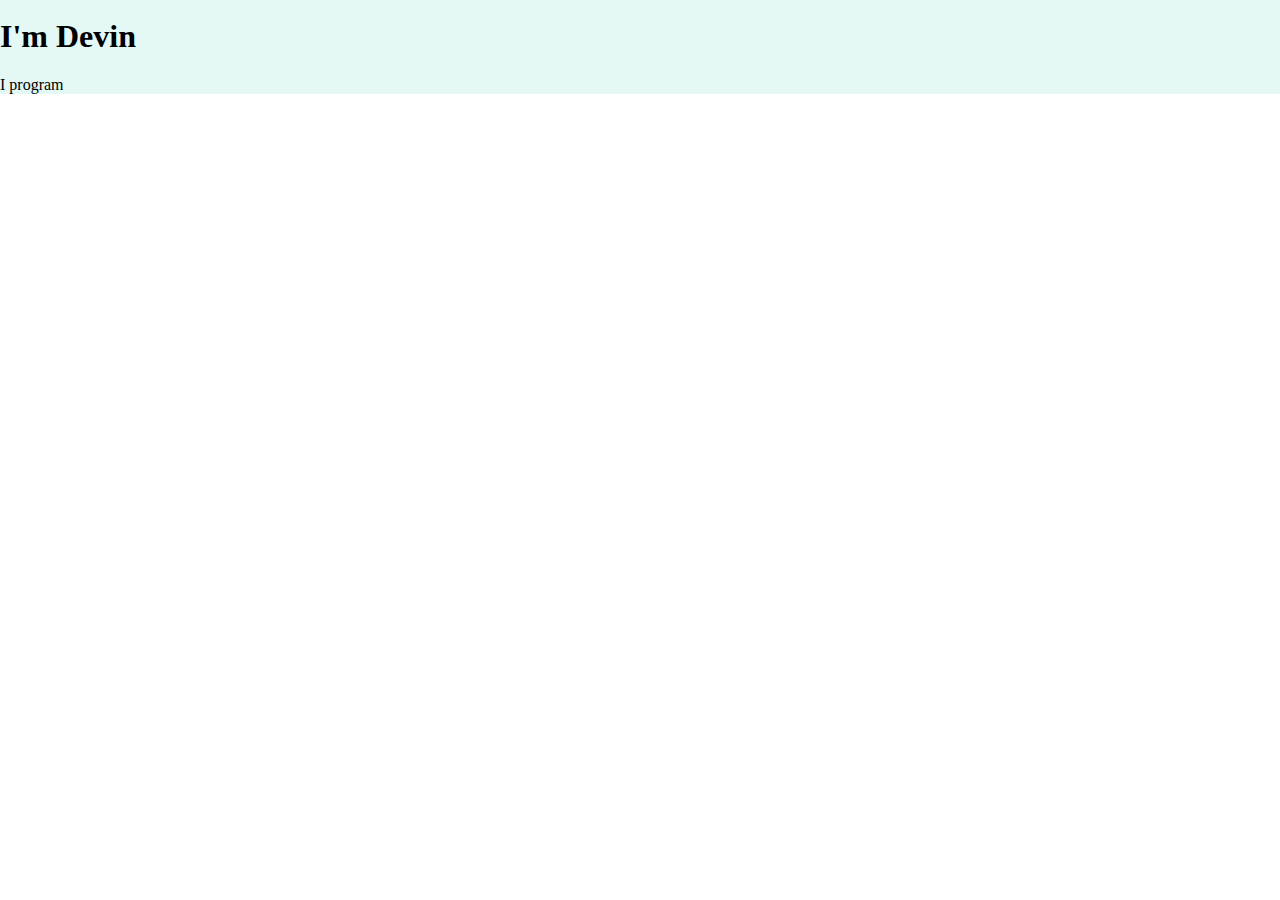
==== CSS-My Site/index.html @ c22f996b "added pics and favicon" ====
<!DOCTYPE html>
<html lang="en">
<head>
    <meta charset="UTF-8">
    <meta name="viewport" content="width=device-width, initial-scale=1.0">
    <title>Devin Link</title>
    <link rel="stylesheet" href="css/styles.css">
    <link rel="icon" href="favicon.ico">
</head>
<body>
    <div class="top-container">
        <img src="" alt="">
        <h1>I'm Devin</h1>
        <p>I program</p>
    </div>

    <div class="middle-container">
        

    </div>

    <div class="bottom-container">

    </div>


        
</body>
</html>
---- CSS-My Site/css/styles.css ----
div {
    background-color: #E4F9F5;
    margin-top: 0px;
    margin-left: 0px;
    margin-right: 0px;
    margin-bottom: 0px;

  
}
body{
    margin:0;
    
}
h1{
    margin-top: 0px;
    
}
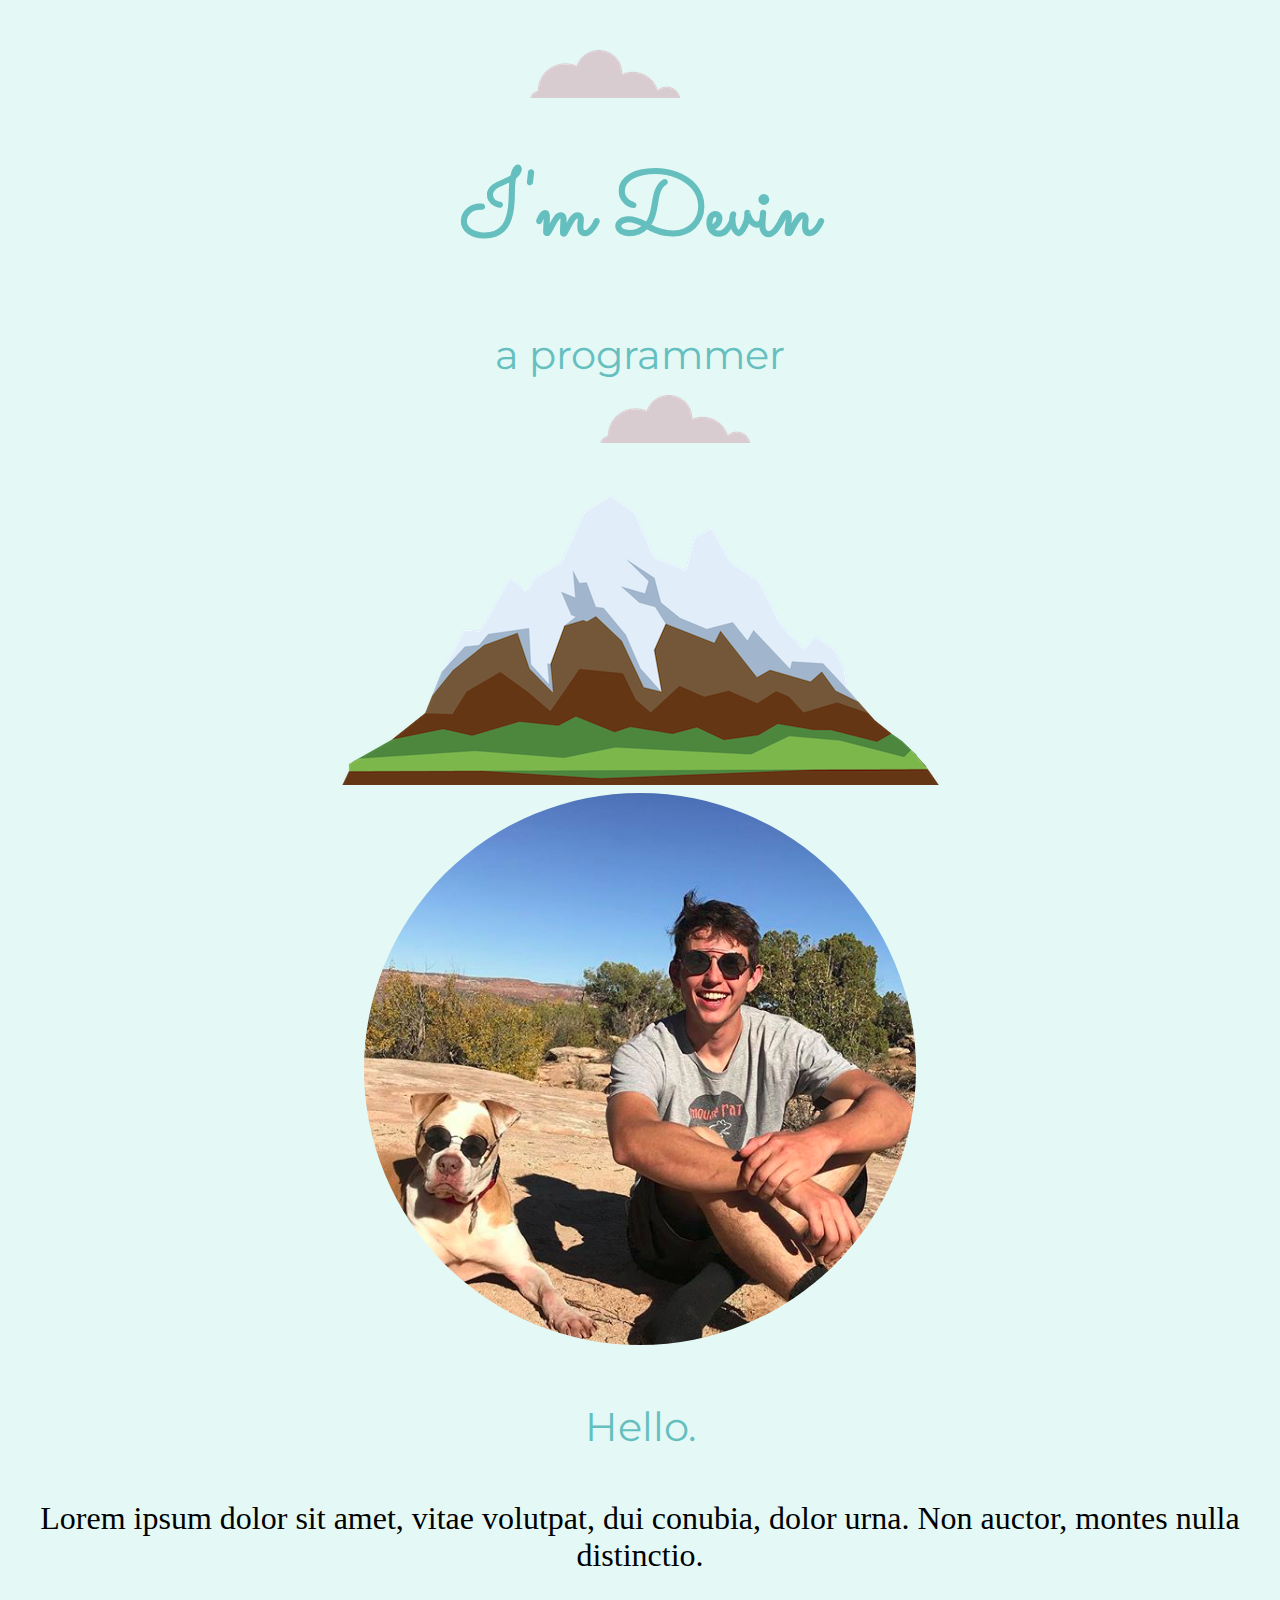
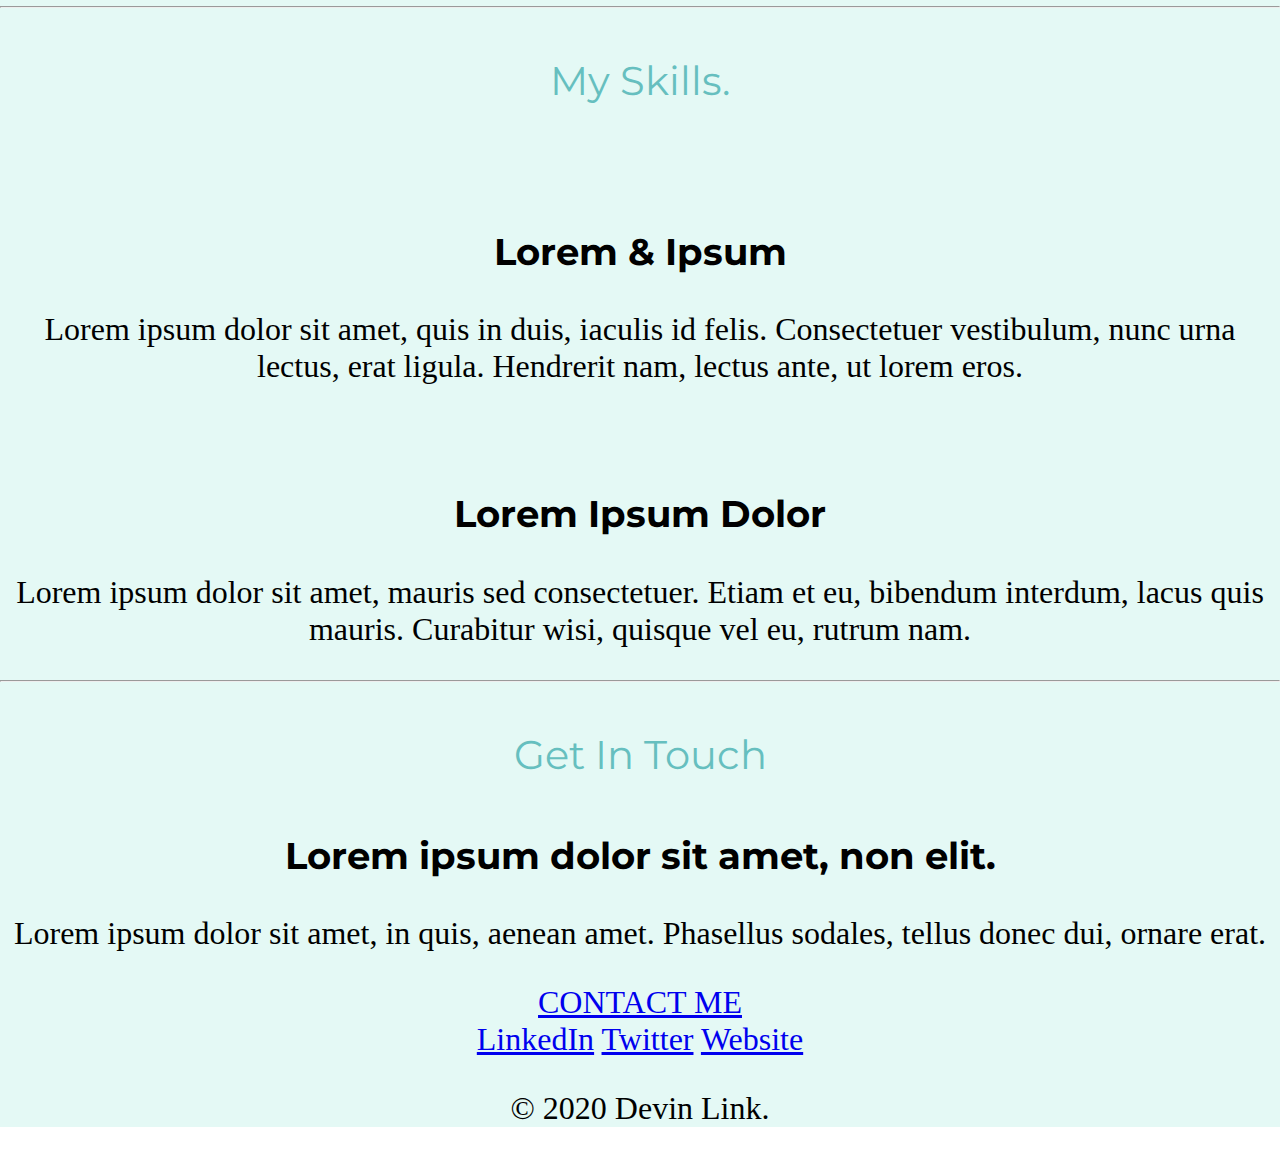
==== commit 92888729: "added imagess" ====
--- a/CSS-My Site/index.html
+++ b/CSS-My Site/index.html
@@ -6,22 +6,53 @@
     <title>Devin Link</title>
     <link rel="stylesheet" href="css/styles.css">
     <link rel="icon" href="favicon.ico">
+    <link href="https://fonts.googleapis.com/css2?family=Merriweather:wght@300&family=Montserrat:wght@300&family=Sacramento&display=swap" rel="stylesheet"> 
 </head>
 <body>
     <div class="top-container">
-        <img src="" alt="">
+        <img src="images/cloud.png" class="top-cloud" alt="cloud-img">
         <h1>I'm Devin</h1>
-        <p>I program</p>
+        <h2>a programmer</h2>
+        <img src="images/cloud.png" class="bottom-cloud" alt="cloud-img">
+        <img src="images/mountain.png" alt="mountain-img">
     </div>
 
     <div class="middle-container">
-        
-
-    </div>
-
-    <div class="bottom-container">
-
-    </div>
+        <div class="profile">
+          <img src="devinlink.png" alt="Deivn-Link" class="profile-pic">
+          <h2>Hello.</h2>
+          <p>Lorem ipsum dolor sit amet, vitae volutpat, dui conubia, dolor urna. Non auctor, montes nulla distinctio.</p>
+        </div>
+        <hr>
+        <div class="skills">
+          <h2>My Skills.</h2>
+          <div class="skill-row">
+            <img class="" src="" alt="">
+            <h3>Lorem & Ipsum</h3>
+            <p>Lorem ipsum dolor sit amet, quis in duis, iaculis id felis. Consectetuer vestibulum, nunc urna lectus, erat ligula. Hendrerit nam, lectus ante, ut lorem eros.</p>
+          </div>
+          <div class="skill-row">
+            <img class="" src="" alt="">
+            <h3>Lorem Ipsum Dolor</h3>
+            <p>Lorem ipsum dolor sit amet, mauris sed consectetuer. Etiam et eu, bibendum interdum, lacus quis mauris. Curabitur wisi, quisque vel eu, rutrum nam.</p>
+          </div>
+        </div>
+        <hr>
+        <div class="contact-me">
+          <h2>Get In Touch</h2>
+          <h3>Lorem ipsum dolor sit amet, non elit.</h3>
+          <p>Lorem ipsum dolor sit amet, in quis, aenean amet. Phasellus sodales, tellus donec dui, ornare erat.</p>
+          <a class="btn" href="mailto:devinlink8@gmail.com">CONTACT ME</a>
+        </div>
+      </div>
+      
+      
+      <div class="bottom-container">
+        <a class="footer-link" href="https://www.linkedin.com/">LinkedIn</a>
+        <a class="footer-link" href="https://twitter.com/">Twitter</a>
+        <a class="footer-link" href="https://www.appbrewery.co/">Website</a>
+        <p>© 2020 Devin Link.</p>
+      </div>
 
 
         
--- a/CSS-My Site/css/styles.css
+++ b/CSS-My Site/css/styles.css
@@ -7,11 +7,43 @@
 
   
 }
+.top-container{
+    padding-top: 100px;
+    position: relative;
+}
 body{
     margin:0;
-    
+    text-align: center;
+    font-size: 200%;    
 }
 h1{
-    margin-top: 0px;
     
+    font-size: 5.625rem;
+    margin: 0 auto 0 auto;
+    font-family: 'Sacramento', cursive;
+    margin: 50px auto 0 auto;
+    color: #66BFBF;
 }
+h2{
+    font-family: 'Montserrat', sans-serif;
+    font-size: 2.5rem;
+    color: #66BFBF;
+    font-weight: normal;
+    line-height: 2;
+}
+h3{
+    font-family: 'Montserrat',sans-serif;
+}
+.bottom-cloud{
+    position: absolute;
+    left: 600px;
+    bottom: 350px;
+}
+.top-cloud{
+    position: absolute;
+    right: 600px;
+    top: 50px;
+}
+.profile-pic{
+    border-radius: 50%;
+}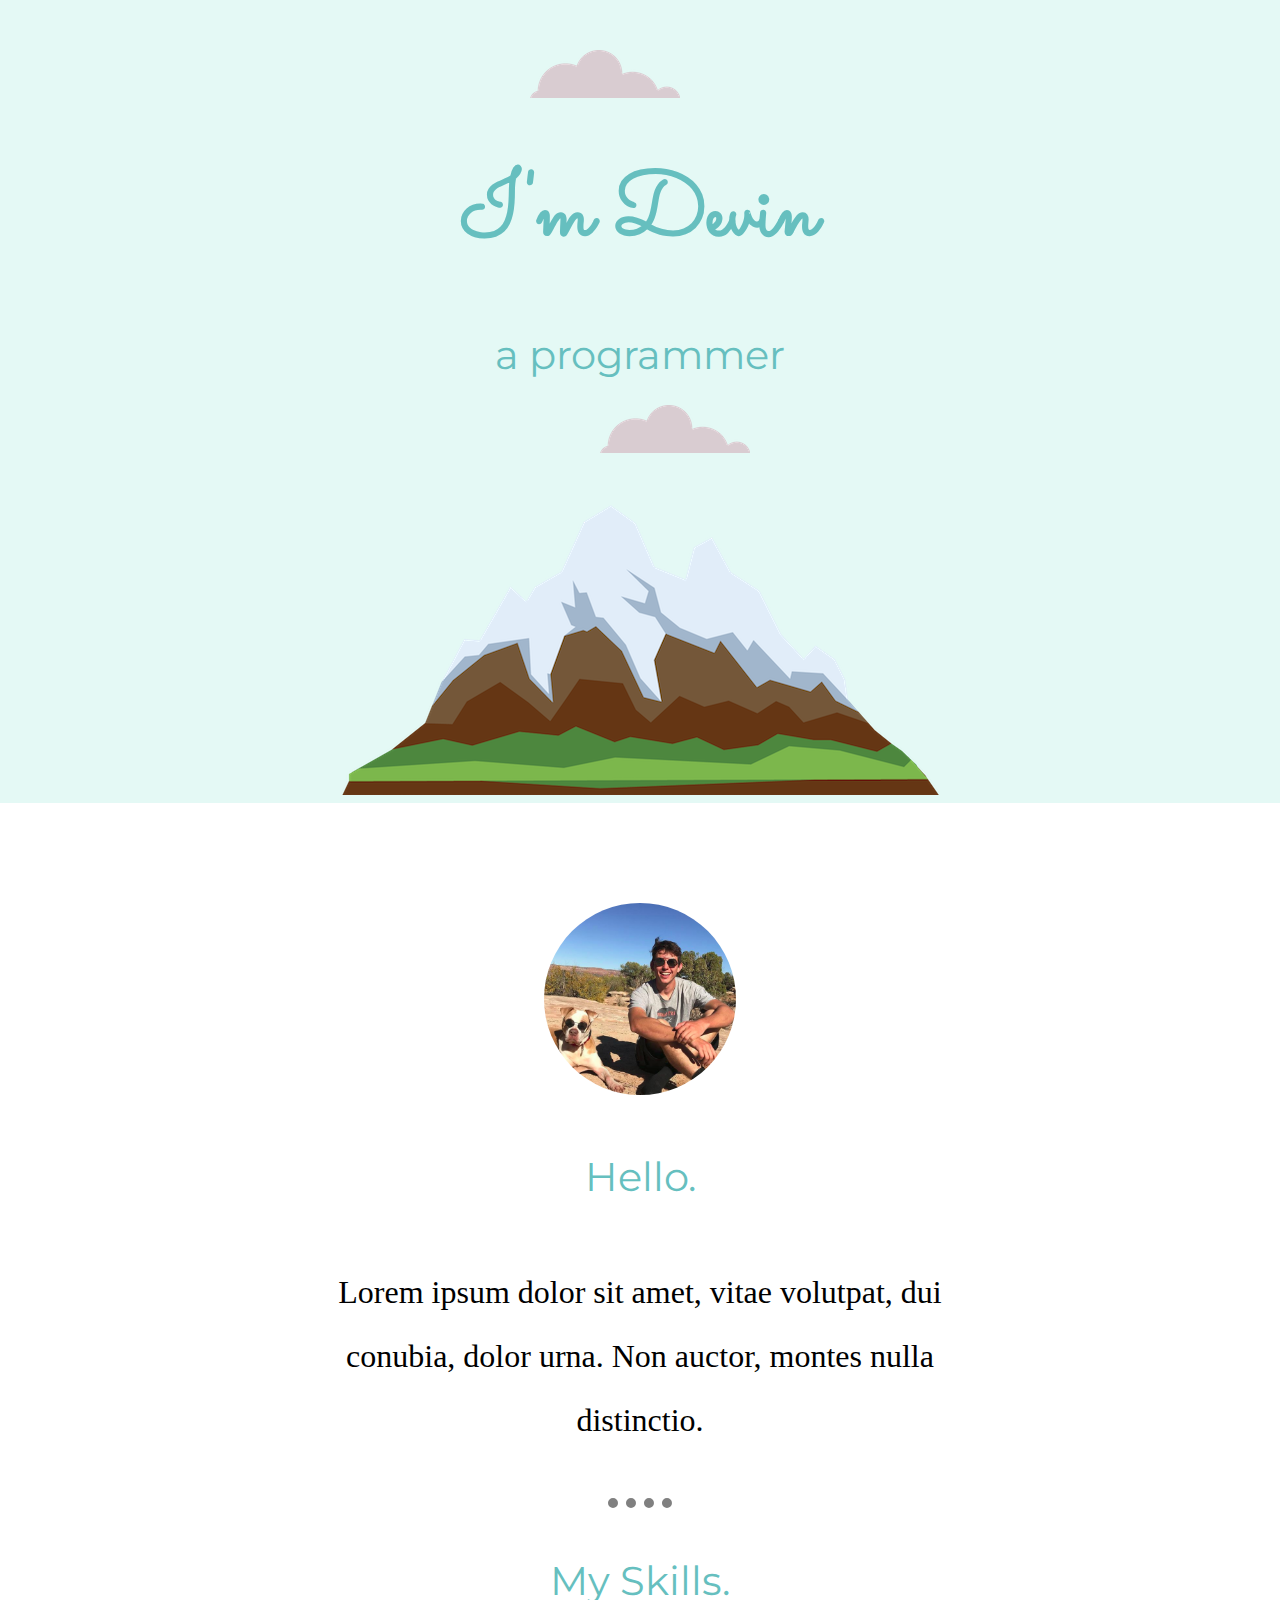
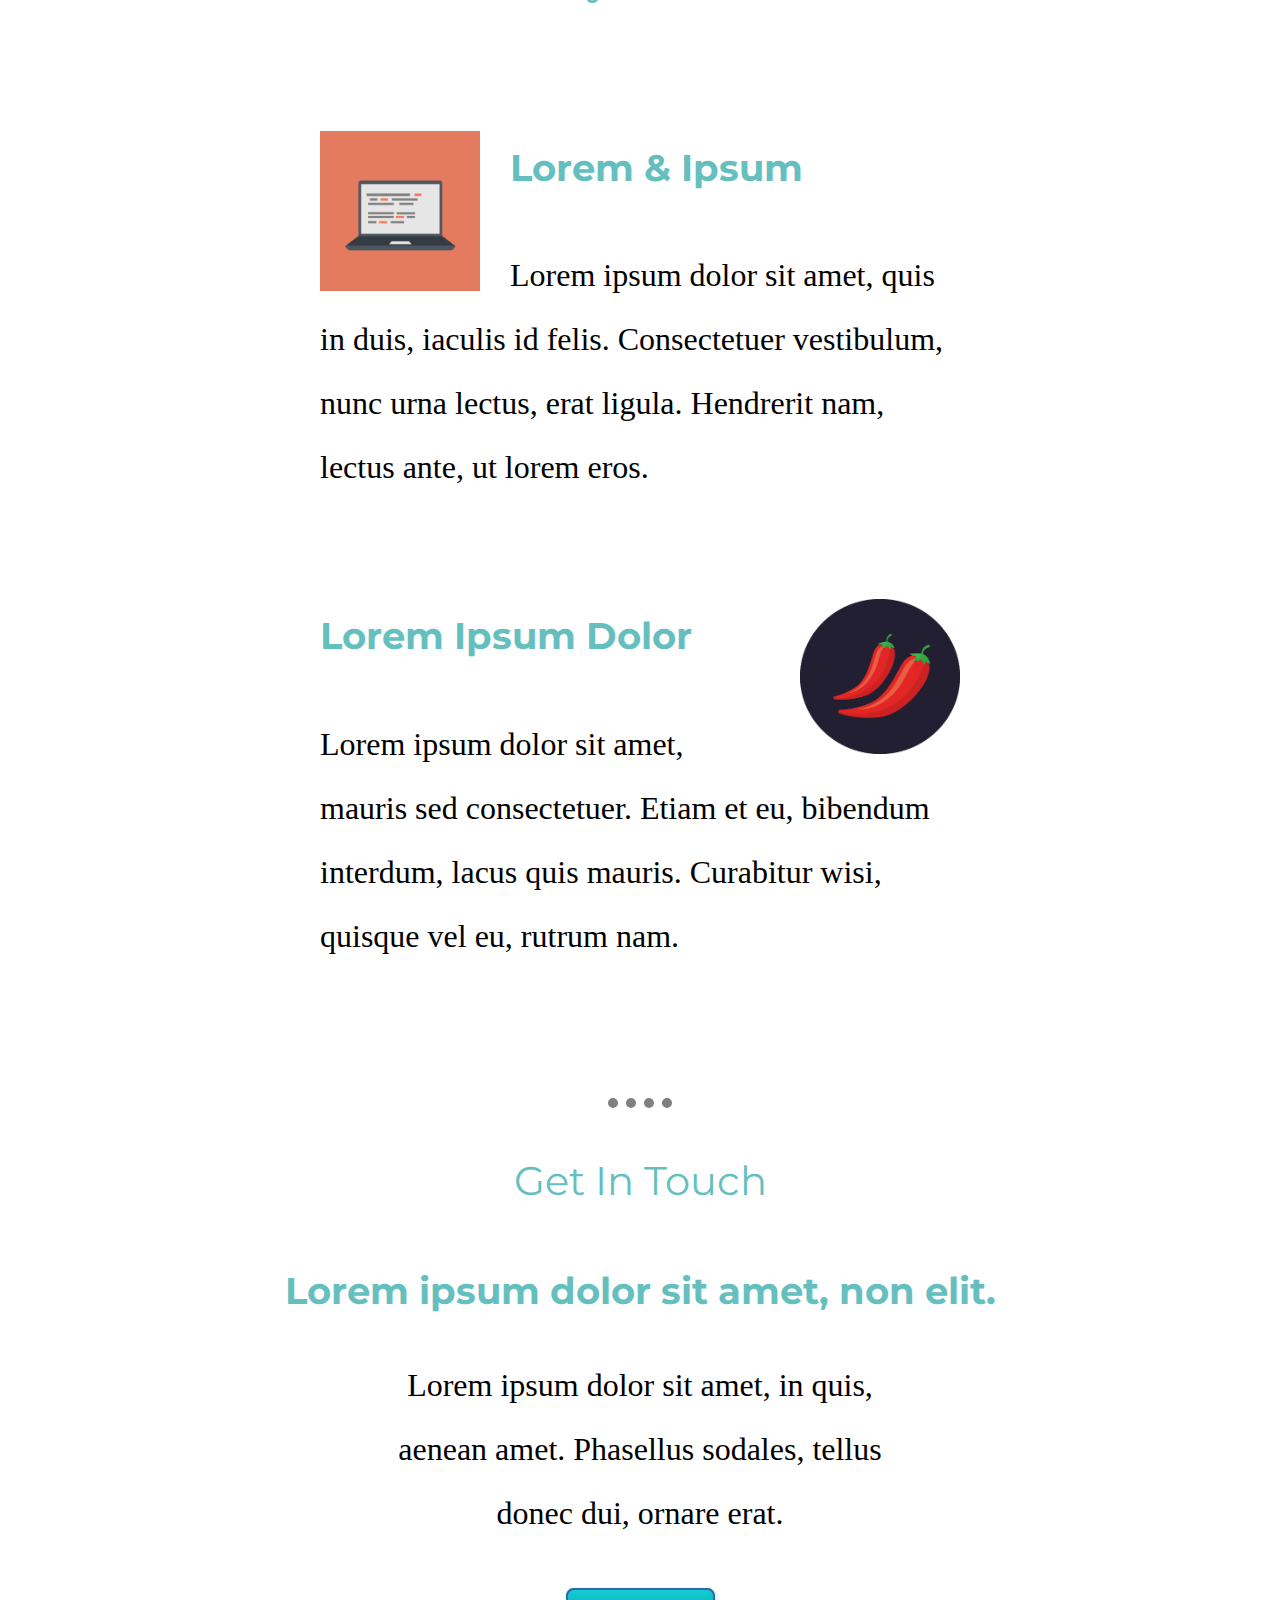
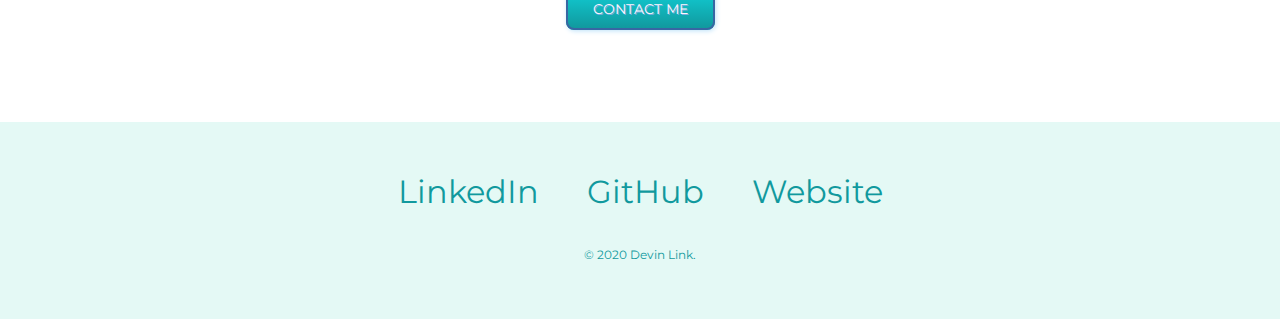
==== commit 2d506549: "final website but need to make my changes" ====
--- a/CSS-My Site/index.html
+++ b/CSS-My Site/index.html
@@ -21,27 +21,27 @@
         <div class="profile">
           <img src="devinlink.png" alt="Deivn-Link" class="profile-pic">
           <h2>Hello.</h2>
-          <p>Lorem ipsum dolor sit amet, vitae volutpat, dui conubia, dolor urna. Non auctor, montes nulla distinctio.</p>
+          <p class="intro">Lorem ipsum dolor sit amet, vitae volutpat, dui conubia, dolor urna. Non auctor, montes nulla distinctio.</p>
         </div>
         <hr>
         <div class="skills">
           <h2>My Skills.</h2>
           <div class="skill-row">
-            <img class="" src="" alt="">
+            <img class="comp_image" src="images/computer.png" alt="computer_image">
             <h3>Lorem & Ipsum</h3>
-            <p>Lorem ipsum dolor sit amet, quis in duis, iaculis id felis. Consectetuer vestibulum, nunc urna lectus, erat ligula. Hendrerit nam, lectus ante, ut lorem eros.</p>
+            <p class="code-skill-description">Lorem ipsum dolor sit amet, quis in duis, iaculis id felis. Consectetuer vestibulum, nunc urna lectus, erat ligula. Hendrerit nam, lectus ante, ut lorem eros.</p>
           </div>
           <div class="skill-row">
-            <img class="" src="" alt="">
+            <img class="chili_image" src="images/chillies.png" alt="chillies">
             <h3>Lorem Ipsum Dolor</h3>
-            <p>Lorem ipsum dolor sit amet, mauris sed consectetuer. Etiam et eu, bibendum interdum, lacus quis mauris. Curabitur wisi, quisque vel eu, rutrum nam.</p>
+            <p class="code-skill-description">Lorem ipsum dolor sit amet, mauris sed consectetuer. Etiam et eu, bibendum interdum, lacus quis mauris. Curabitur wisi, quisque vel eu, rutrum nam.</p>
           </div>
         </div>
         <hr>
         <div class="contact-me">
           <h2>Get In Touch</h2>
           <h3>Lorem ipsum dolor sit amet, non elit.</h3>
-          <p>Lorem ipsum dolor sit amet, in quis, aenean amet. Phasellus sodales, tellus donec dui, ornare erat.</p>
+          <p class="contact-message">Lorem ipsum dolor sit amet, in quis, aenean amet. Phasellus sodales, tellus donec dui, ornare erat.</p>
           <a class="btn" href="mailto:devinlink8@gmail.com">CONTACT ME</a>
         </div>
       </div>
@@ -49,9 +49,9 @@
       
       <div class="bottom-container">
         <a class="footer-link" href="https://www.linkedin.com/">LinkedIn</a>
-        <a class="footer-link" href="https://twitter.com/">Twitter</a>
+        <a class="footer-link" href="https://github.com/Devinml">GitHub</a>
         <a class="footer-link" href="https://www.appbrewery.co/">Website</a>
-        <p>© 2020 Devin Link.</p>
+        <p class="copyright">© 2020 Devin Link.</p>
       </div>
 
 
--- a/CSS-My Site/css/styles.css
+++ b/CSS-My Site/css/styles.css
@@ -1,15 +1,14 @@
-div {
-    background-color: #E4F9F5;
-    margin-top: 0px;
-    margin-left: 0px;
-    margin-right: 0px;
-    margin-bottom: 0px;
-
-  
+a{
+    color: #11999E;
+    font-family: 'Montserrat', sans-serif;
+    margin: 10px 20px 10px 20px;
+    text-decoration: none;
 }
-.top-container{
-    padding-top: 100px;
-    position: relative;
+a:hover{
+    color: gray;
+}
+p{
+    line-height: 2;
 }
 body{
     margin:0;
@@ -30,14 +29,38 @@
     color: #66BFBF;
     font-weight: normal;
     line-height: 2;
+    padding-bottom: 10px;
+}
+hr{
+    
+    border-style: hidden hidden dotted;
+    border-color: grey;
+    border-width: 10px;
+    height: 30px;
+    width: 5%;
 }
 h3{
     font-family: 'Montserrat',sans-serif;
+    color: #66BFBF;
 }
 .bottom-cloud{
     position: absolute;
     left: 600px;
     bottom: 350px;
+}
+.top-container{
+    background-color: #E4F9F5;
+    color:#40514E;
+    margin-top: 0px;
+    margin-left: 0px;
+    margin-right: 0px;
+    margin-bottom: 0px;
+    padding-top: 100px;
+    position: relative;
+}
+
+.middle-container{
+    margin: 100px 0;
 }
 .top-cloud{
     position: absolute;
@@ -46,4 +69,69 @@
 }
 .profile-pic{
     border-radius: 50%;
-}+    width: 15%;
+}
+.skill-row{
+    width: 50%;
+    margin: 100px auto 100px auto;
+    text-align: left;
+    line-height: 2;
+}
+.chili_image{
+    width: 25%;
+    float: right;
+    margin-left: 30px;
+}
+.comp_image{
+    width: 25%;
+    float: left;
+    margin-right: 30px;
+    
+}
+.intro{
+    width: 50%;
+    margin: 10px auto 10px auto;
+}
+
+.contact-message{
+    width:40%;
+    margin: 40px auto 40px auto;
+
+}
+.bottom-container{
+    background-color: #E4F9F5;
+    padding: 50px 0 20px;
+}
+.copyright{
+    color: #11999E;
+    font-family: 'Montserrat', sans-serif;
+    font-size: .75rem;
+    padding: 20px;
+}
+
+.btn {
+    font-family: 'Montserrat',sans-serif;
+    color: #FDF7FF !important;
+    font-size: 14px;
+    text-shadow: 1px 1px 0px #7CACDE;
+    box-shadow: 1px 1px 5px #BEE2F9;
+    padding: 10px 25px;
+    -moz-border-radius: 8px;
+    -webkit-border-radius: 8px;
+    border-radius: 8px;
+    border: 2px solid #3866A3;
+    background: #63B8EE;
+    background: linear-gradient(top,  #11CDD4,  #11999E);
+    background: -ms-linear-gradient(top,  #11CDD4,  #11999E);
+    background: -webkit-gradient(linear, left top, left bottom, from(#11CDD4), to(#11999E));
+    background: -moz-linear-gradient(top,  #11CDD4,  #11999E);
+  }
+  .btn:hover {
+    color: #14396A !important;
+    background: #468CCF;
+    background: linear-gradient(top,  #30E3CB,  #2BC4ad);
+    background: -ms-linear-gradient(top,  #30E3CB,  #2BC4ad);
+    background: -webkit-gradient(linear, left top, left bottom, from(#30E3CB), to(#2BC4ad));
+    background: -moz-linear-gradient(top,  #30E3CB,  #2BC4ad);
+  }
+  